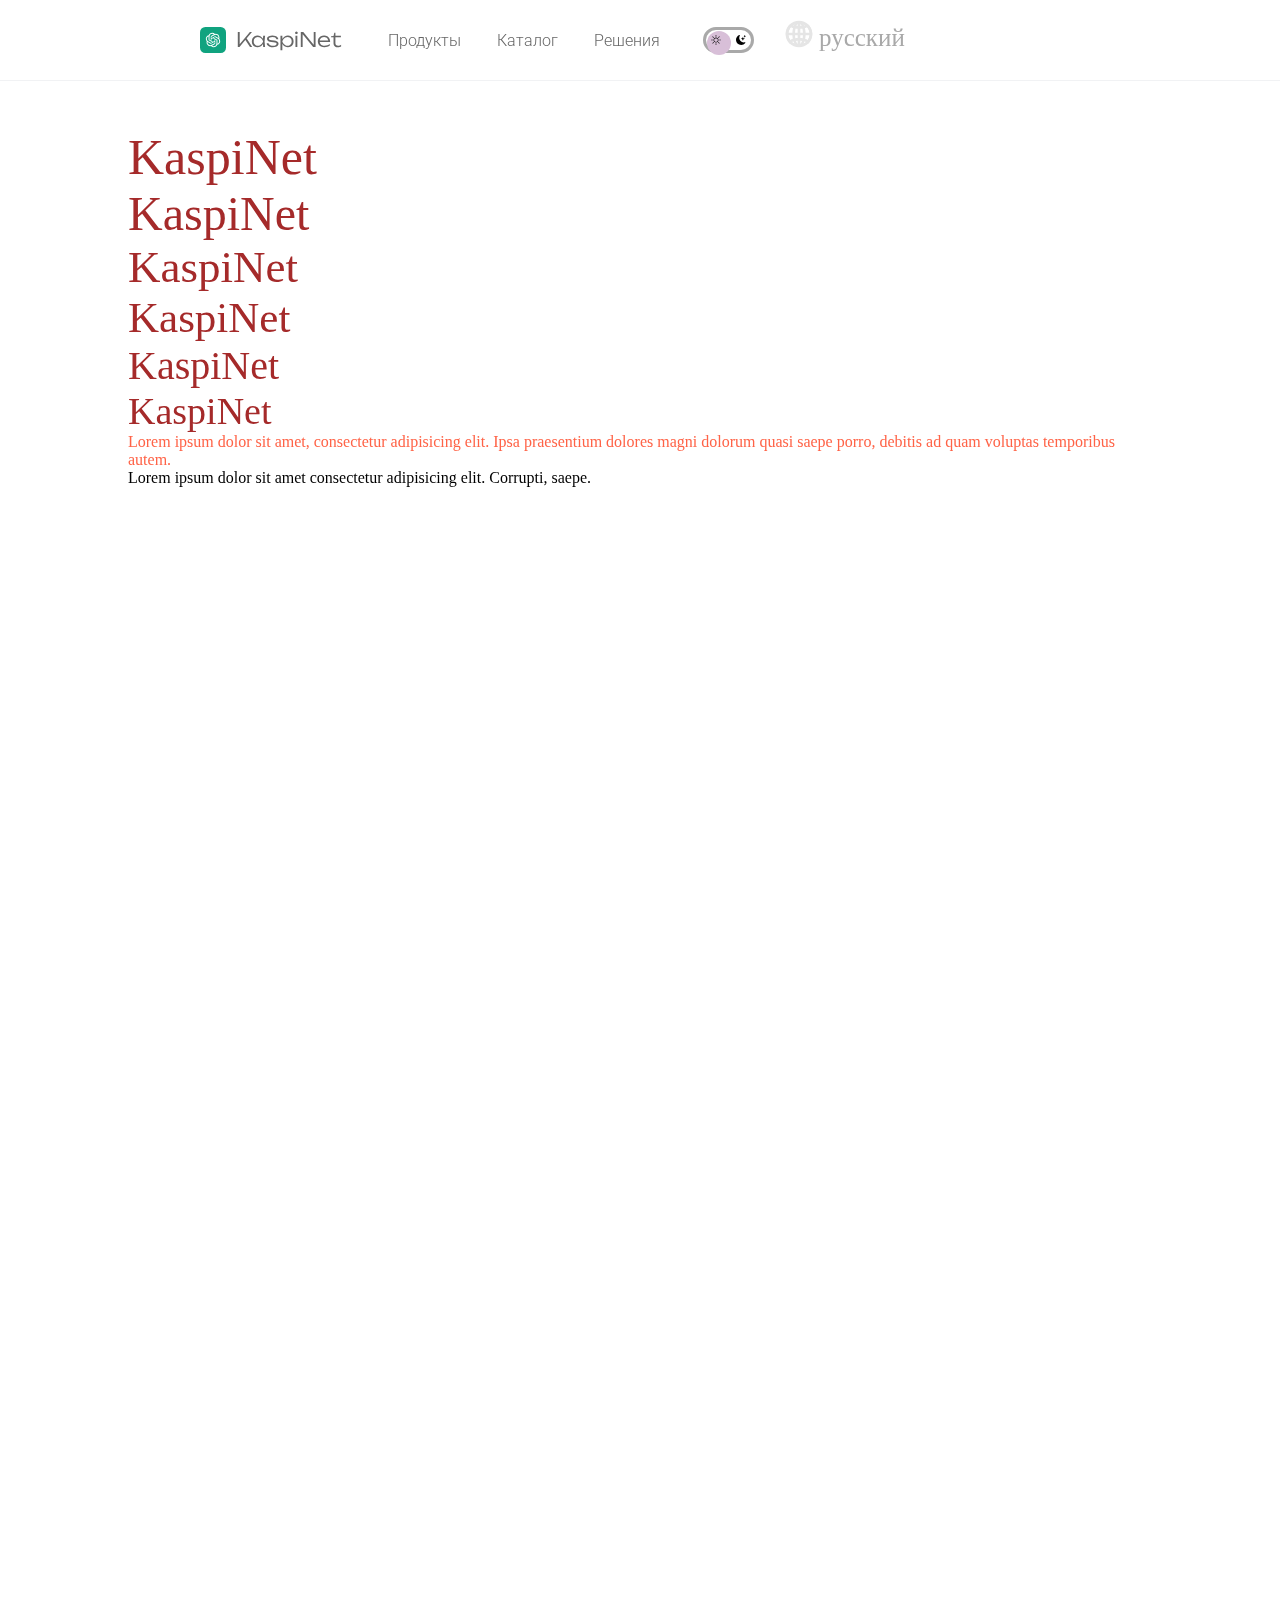
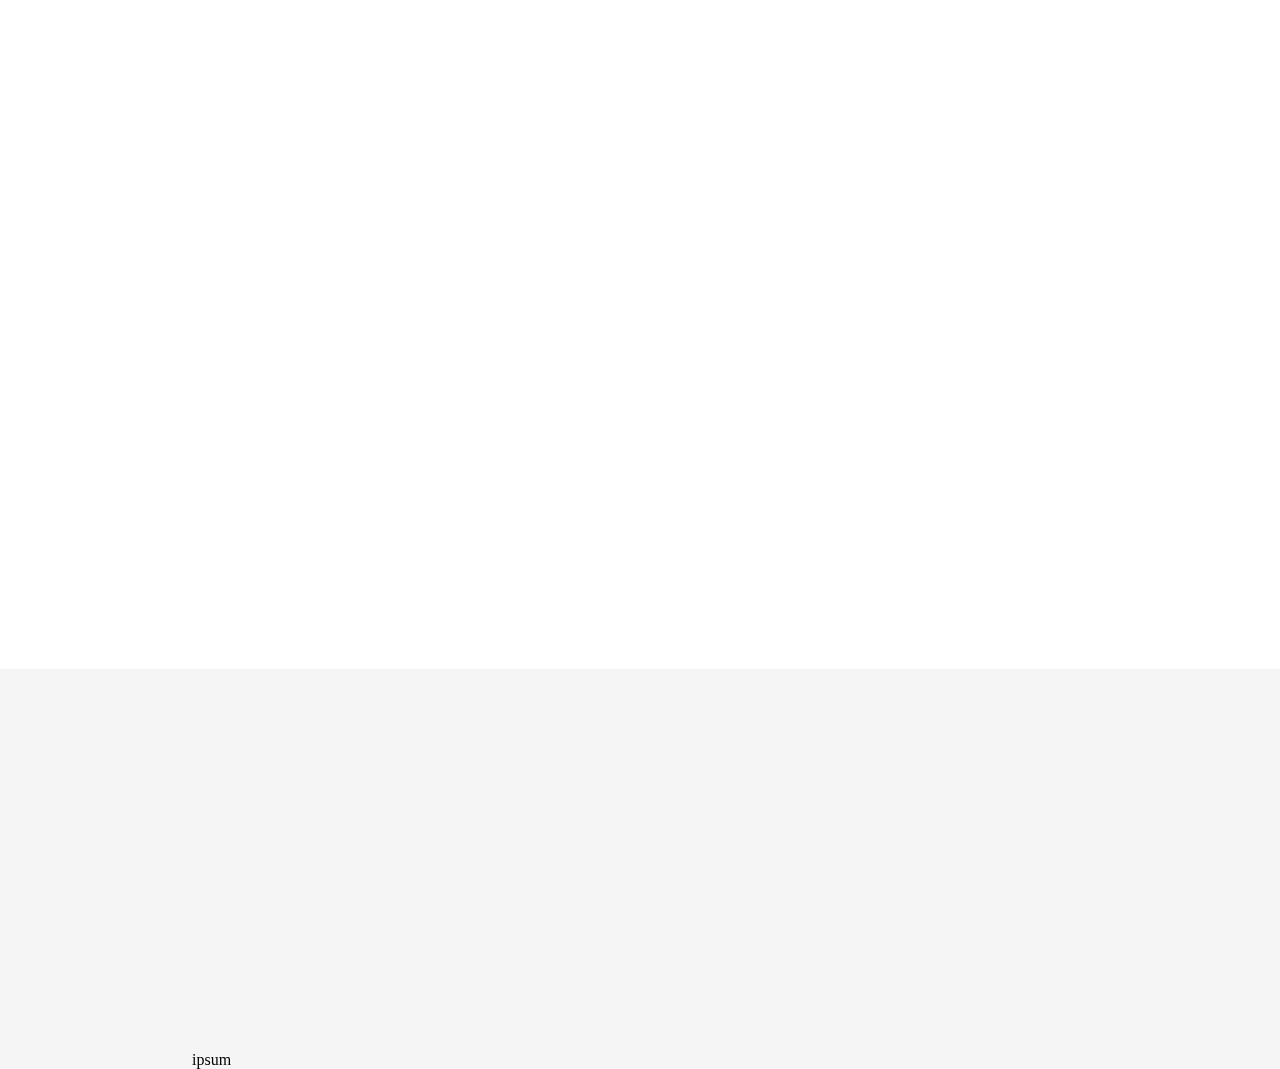
==== index.html @ 49fcc7b4 "Add files via upload" ====
<!DOCTYPE html>
<html lang="kk" translate="no">
    <head translate="no">
        <meta name="language" content="kk">
        <meta name="google" content="notranslate">
        <meta charset="UTF-8" />
        <meta http-equiv="X-UA-Compatible" content="IE=edge" />
        <meta name="viewport" content="width=device-width, initial-scale=1.0" />
        <link rel="icon" href="icons/icon.svg">
        <title>
            KaspiNet
        </title>
        <meta name="keywords" content="#, #, #">
        <meta name="description" content="#">
        <meta name="author" lang="kk" content="kaspi-net.kz">
        <meta name="copyright" content="kaspi-net.kz">

        <link rel="stylesheet" href="/css/import.css">

        <style>
            .-sub-menu- {
                color: #666666;
            }
            
            .-sub-menu-:hover {
                color: #171717;
            }
        </style>
    </head>
    <body translate="no" class="dark-">
        <header id="navbar" class="-b-g-">
            <div class="__content">
                <!-- <a href="/">
                    <div class="logo" title="KaspiNet" lang="en">
                        <img class="logo__icon" src="/icons/icon.svg" alt="logo"> <em class="kaspi-text">Kaspi</em><em class="net-text">Net</em>
                    </div>
                </a> -->

                <!--  style="background-color: red;" -->
                <!-- -menu-container-
                -menu-
                -sub-menu-container-
                -sub-menu- -->

                <div class="-menu-container-">
                    <a href="/">
                        <div class="logo -menu- -logo-font-" title="KaspiNet" lang="en">
                            <div class="-d-f-">
                                <img class="logo__icon" src="/icons/icon.svg" alt="logo"> 
                                
                                <div id="-logo-size-">
                                    <em class="kaspi-text">Kaspi</em><em
                                        class="net-text">Net</em>
                                </div>
                                <div class="-logo-">
                                </div>
                            </div>
                        </div>
                    </a>
                    <div class="-b-g- -sub-menu-container-">
                        <a href="#">
                            <div class="-sub-menu-">
                                <svg xmlns="http://www.w3.org/2000/svg"
                                    viewBox="0 0 192 512"><!--! Font Awesome Pro 6.4.0 by @fontawesome - https://fontawesome.com License - https://fontawesome.com/license (Commercial License) Copyright 2023 Fonticons, Inc. -->
                                    <path
                                        d="M48 80a48 48 0 1 1 96 0A48 48 0 1 1 48 80zM0 224c0-17.7 14.3-32 32-32H96c17.7 0 32 14.3 32 32V448h32c17.7 0 32 14.3 32 32s-14.3 32-32 32H32c-17.7 0-32-14.3-32-32s14.3-32 32-32H64V256H32c-17.7 0-32-14.3-32-32z" />
                                </svg> Ақпарат
                            </div>
                        </a>
                        <a href="#">
                            <div class="-sub-menu-">
                                <svg xmlns="http://www.w3.org/2000/svg"
                                    viewBox="0 0 640 512"><!--! Font Awesome Pro 6.4.0 by @fontawesome - https://fontawesome.com License - https://fontawesome.com/license (Commercial License) Copyright 2023 Fonticons, Inc. -->
                                    <path
                                        d="M96 128a128 128 0 1 1 256 0A128 128 0 1 1 96 128zM0 482.3C0 383.8 79.8 304 178.3 304h91.4C368.2 304 448 383.8 448 482.3c0 16.4-13.3 29.7-29.7 29.7H29.7C13.3 512 0 498.7 0 482.3zM609.3 512H471.4c5.4-9.4 8.6-20.3 8.6-32v-8c0-60.7-27.1-115.2-69.8-151.8c2.4-.1 4.7-.2 7.1-.2h61.4C567.8 320 640 392.2 640 481.3c0 17-13.8 30.7-30.7 30.7zM432 256c-31 0-59-12.6-79.3-32.9C372.4 196.5 384 163.6 384 128c0-26.8-6.6-52.1-18.3-74.3C384.3 40.1 407.2 32 432 32c61.9 0 112 50.1 112 112s-50.1 112-112 112z" />
                                </svg> Біздің команда
                            </div>
                        </a>
                        <a href="#">
                            <div class="-sub-menu-">
                                <svg xmlns="http://www.w3.org/2000/svg"
                                    viewBox="0 0 384 512"><!--! Font Awesome Pro 6.4.0 by @fontawesome - https://fontawesome.com License - https://fontawesome.com/license (Commercial License) Copyright 2023 Fonticons, Inc. -->
                                    <path
                                        d="M0 64C0 28.7 28.7 0 64 0H224V128c0 17.7 14.3 32 32 32H384V448c0 35.3-28.7 64-64 64H64c-35.3 0-64-28.7-64-64V64zm384 64H256V0L384 128z" />
                                </svg> Құжат
                            </div>
                        </a>
                        <a href="#">
                            <div class="-sub-menu-">
                                <?xml version="1.0" encoding="utf-8"?><svg version="1.1" id="Layer_1" xmlns="http://www.w3.org/2000/svg"
                                    xmlns:xlink="http://www.w3.org/1999/xlink" x="0px" y="0px" width="122.88px" height="119.853px"
                                    viewBox="0 0 122.88 119.853" enable-background="new 0 0 122.88 119.853" xml:space="preserve">
                                    <g>
                                        <path
                                            d="M59.927,0h0.009v0.002c5.902,0.001,11.606,0.855,16.99,2.446c0.861,0.254,1.73,0.534,2.605,0.836 c4.428,1.532,8.614,3.565,12.491,6.029c0.273,0.173,0.354,0.535,0.182,0.808c-0.018,0.027-0.039,0.054-0.06,0.078l-4.288,5.498 c-0.19,0.244-0.536,0.296-0.788,0.125l-0.01-0.006c-1.09-0.673-2.216-1.31-3.372-1.909c-1.165-0.602-2.349-1.16-3.55-1.669 l-0.002-0.001v0.001c-6.206-2.633-13.035-4.09-20.208-4.09h-0.006V8.146c-7.146,0-13.958,1.451-20.152,4.071 c-1.012,0.428-2.005,0.886-2.975,1.371c-5.007,2.504-9.555,5.801-13.48,9.726l-0.004,0.004l-0.027,0.025 c-1.302,1.304-2.535,2.677-3.692,4.113c-1.164,1.445-2.255,2.956-3.262,4.524c-5.177,8.06-8.181,17.652-8.181,27.946v0.006H8.145 c0,7.146,1.451,13.958,4.071,20.152c0.428,1.013,0.886,2.005,1.371,2.975c2.504,5.006,5.801,9.555,9.727,13.48l0.004,0.004 l0.022,0.023c1.304,1.303,2.679,2.537,4.116,3.695c1.445,1.165,2.956,2.255,4.525,3.262c8.06,5.177,17.653,8.181,27.946,8.181 h0.006v0.003c7.148-0.001,13.958-1.451,20.152-4.071c1.013-0.428,2.005-0.886,2.975-1.371c5.007-2.504,9.556-5.801,13.48-9.726 l0.005-0.005l0.03-0.029c1.3-1.303,2.532-2.674,3.688-4.108c1.165-1.445,2.255-2.957,3.262-4.525 c5.178-8.06,8.181-17.652,8.181-27.945v-0.01h0.003c-0.001-4.319-0.532-8.521-1.533-12.537c-0.166-0.669-0.341-1.318-0.523-1.946 c-0.962-3.307-2.247-6.479-3.814-9.478c-0.136-0.259-0.058-0.573,0.172-0.741l5.541-4.381c0.252-0.2,0.619-0.157,0.818,0.096 c0.018,0.022,0.033,0.046,0.046,0.07L112.418,31l0.004,0.008l0.006,0.012l0.001,0c0.661,1.198,1.285,2.425,1.866,3.676 c0.582,1.252,1.121,2.525,1.615,3.814c2.547,6.652,3.943,13.874,3.943,21.418v0.006h-0.002c-0.001,8.271-1.679,16.154-4.711,23.321 c-0.491,1.163-1.021,2.312-1.588,3.443c-2.903,5.805-6.717,11.069-11.251,15.604l-0.004,0.004l-0.022,0.02 c-1.512,1.511-3.105,2.94-4.771,4.283c-1.673,1.349-3.421,2.609-5.234,3.774c-9.33,5.992-20.433,9.471-32.344,9.471h-0.006v-0.002 c-8.271-0.001-16.154-1.679-23.321-4.711c-1.163-0.491-2.312-1.022-3.444-1.589c-5.804-2.902-11.069-6.717-15.604-11.25 l-0.004-0.005l-0.028-0.029c-1.508-1.51-2.935-3.1-4.275-4.763c-1.348-1.673-2.609-3.421-3.773-5.234 C3.479,82.939,0,71.837,0,59.927V59.92h0.002c0.001-8.271,1.679-16.153,4.71-23.321c0.492-1.163,1.022-2.311,1.589-3.444 c2.902-5.804,6.717-11.068,11.25-15.603l0.004-0.004l0.026-0.023c1.51-1.509,3.103-2.938,4.766-4.279 c1.674-1.348,3.421-2.609,5.235-3.773C36.915,3.478,48.017,0,59.927,0L59.927,0z M93.067,16.299l16.77-16.024l1.117,10.807 l11.926,1.491l-17.958,17.401l-8.738,0.75L61.316,63.154l-3.213-2.767l33.027-34.5L93.067,16.299L93.067,16.299z M59.927,40.958 h0.015v0.002c1.128,0.001,2.226,0.098,3.283,0.284c0.123,0.022,0.297,0.055,0.517,0.1h0.003l0,0c0.88,0.18,1.742,0.423,2.579,0.723 c0.304,0.108,0.462,0.442,0.353,0.746c-0.021,0.06-0.053,0.114-0.09,0.162l0.001,0.001l-4.681,6.004 c-0.131,0.169-0.339,0.244-0.538,0.218V49.2l-0.027-0.004v0.001l-0.208-0.025l-0.018-0.003l-0.18-0.019l-0.015-0.002 c-0.312-0.027-0.643-0.042-0.994-0.042h-0.006v-0.003c-1.491,0.001-2.915,0.305-4.209,0.853c-0.214,0.091-0.422,0.187-0.621,0.286 c-1.042,0.521-1.992,1.21-2.815,2.033l-0.004,0.004l-0.027,0.024c-0.264,0.266-0.514,0.547-0.75,0.84 c-0.243,0.301-0.471,0.618-0.682,0.946c-1.08,1.682-1.706,3.687-1.706,5.837v0.006h-0.003c0.001,1.493,0.305,2.916,0.853,4.209 c0.091,0.215,0.187,0.423,0.286,0.621c0.521,1.043,1.211,1.992,2.033,2.814l0.004,0.005l0.024,0.025 c0.266,0.264,0.547,0.516,0.84,0.751c0.301,0.243,0.618,0.472,0.946,0.683c1.683,1.079,3.688,1.706,5.837,1.706h0.006v0.002 c1.493,0,2.917-0.304,4.209-0.852c0.215-0.091,0.422-0.187,0.621-0.286c1.043-0.522,1.992-1.211,2.814-2.034l0.005-0.005 l0.02-0.019c0.146-0.147,0.288-0.296,0.419-0.443s0.268-0.312,0.408-0.49c0.678-0.86,1.229-1.824,1.621-2.861 c0.045-0.121,0.126-0.219,0.227-0.284l7.564-5.982c0.253-0.2,0.619-0.157,0.819,0.096c0.07,0.089,0.109,0.192,0.121,0.297h0.003 l0.005,0.045l0.002,0.031l0.024,0.25v0.007h0.002l0.022,0.272v0.005c0.035,0.48,0.055,0.957,0.055,1.431v0.006h-0.003 c-0.001,2.617-0.532,5.111-1.491,7.379c-0.154,0.365-0.323,0.729-0.503,1.09c-0.921,1.839-2.127,3.506-3.56,4.938l-0.004,0.004 l-0.032,0.027c-0.472,0.47-0.968,0.917-1.485,1.334c-0.53,0.426-1.084,0.826-1.656,1.193c-2.954,1.896-6.466,2.997-10.234,2.997 h-0.006v-0.003c-2.617-0.001-5.111-0.532-7.378-1.491c-0.365-0.154-0.73-0.323-1.09-0.503c-1.839-0.921-3.506-2.127-4.938-3.559 l-0.004-0.004l-0.033-0.036c-0.468-0.471-0.912-0.966-1.328-1.482c-0.427-0.53-0.826-1.083-1.194-1.656 c-1.896-2.953-2.997-6.466-2.997-10.233V59.92h0.002c0.001-2.616,0.533-5.11,1.491-7.377c0.155-0.365,0.323-0.729,0.503-1.09 c0.919-1.836,2.125-3.502,3.559-4.936l0.001-0.001l-0.001-0.001l0.004-0.004c0.475-0.474,0.982-0.929,1.518-1.361 c0.53-0.427,1.083-0.826,1.656-1.194C52.647,42.059,56.161,40.958,59.927,40.958L59.927,40.958z M60.92,49.148 c-0.307-0.038-0.531-0.31-0.512-0.618L60.92,49.148L60.92,49.148z M59.927,20.31h0.01v0.002c3.544,0.001,6.977,0.467,10.238,1.338 c0.531,0.142,1.059,0.295,1.582,0.459c2.685,0.838,5.251,1.958,7.661,3.323c0.28,0.159,0.379,0.516,0.22,0.796 c-0.015,0.024-0.03,0.049-0.048,0.071l-0.003,0.003l-4.344,5.572c-0.182,0.232-0.505,0.29-0.753,0.147l-0.014-0.007 c-0.588-0.307-1.201-0.604-1.838-0.884c-0.641-0.283-1.285-0.543-1.931-0.779c-3.359-1.226-6.991-1.895-10.781-1.895h-0.006v-0.002 c-4.343,0-8.482,0.883-12.247,2.475c-0.594,0.252-1.198,0.531-1.808,0.835l-0.046,0.021c-3.023,1.519-5.771,3.514-8.146,5.888 l-0.004,0.004L37.646,37.7c-0.787,0.789-1.534,1.623-2.235,2.493c-0.707,0.878-1.37,1.797-1.982,2.75 c-3.145,4.898-4.97,10.728-4.97,16.983v0.006h-0.002c0,4.343,0.883,8.483,2.475,12.247c0.26,0.616,0.539,1.22,0.833,1.808 c1.521,3.041,3.525,5.805,5.911,8.191l0.004,0.004c0.802,0.803,1.643,1.559,2.515,2.261c0.878,0.707,1.797,1.37,2.75,1.982 c4.898,3.146,10.729,4.97,16.983,4.97h0.006v0.002c4.343,0,8.483-0.882,12.248-2.474c0.616-0.261,1.22-0.539,1.808-0.834 c3.041-1.521,5.805-3.524,8.191-5.911l0.004-0.004c0.803-0.803,1.559-1.643,2.261-2.515c0.707-0.879,1.37-1.797,1.982-2.751 c3.147-4.899,4.972-10.729,4.972-16.982h-0.002v-0.015h0.002c0-1.941-0.178-3.845-0.516-5.691c-0.051-0.276-0.111-0.578-0.18-0.899 c-0.327-1.535-0.766-3.024-1.303-4.456c-0.096-0.257,0-0.539,0.217-0.687l5.663-4.478c0.253-0.2,0.619-0.157,0.818,0.096 c0.03,0.039,0.054,0.078,0.073,0.12l0.001,0l0.004,0.01l0.004,0.008l0.001-0.001c0.295,0.669,0.579,1.365,0.85,2.086 c0.267,0.712,0.513,1.427,0.734,2.143c1.155,3.719,1.778,7.67,1.778,11.763v0.006h-0.003c0,5.467-1.109,10.678-3.113,15.415 c-0.324,0.767-0.676,1.527-1.051,2.277c-1.919,3.838-4.44,7.318-7.437,10.314l-0.005,0.004l-0.022,0.021 c-0.998,0.995-2.048,1.939-3.146,2.824c-1.106,0.892-2.262,1.725-3.46,2.494c-6.17,3.962-13.509,6.261-21.381,6.261h-0.006V99.54 c-5.467-0.001-10.678-1.109-15.416-3.113c-0.767-0.325-1.527-0.676-2.277-1.051c-3.837-1.92-7.318-4.44-10.315-7.437l-0.004-0.004 l-0.028-0.03c-0.993-0.995-1.934-2.043-2.816-3.139c-0.892-1.106-1.725-2.262-2.495-3.46c-3.962-6.169-6.261-13.509-6.261-21.38 V59.92h0.002c0.001-5.467,1.111-10.678,3.115-15.416c0.324-0.767,0.675-1.527,1.05-2.277c1.918-3.835,4.439-7.314,7.436-10.312 l0.001-0.001l-0.001-0.001l0.004-0.004l0.026-0.024c0.996-0.995,2.046-1.937,3.142-2.82c1.107-0.892,2.262-1.725,3.46-2.494 C44.715,22.609,52.056,20.31,59.927,20.31L59.927,20.31z" />
                                    </g>
                                </svg>
                                Миссия Target
                            </div>
                        </a>
                        <a href="#">
                            <div class="-sub-menu-">
                                <svg xmlns="http://www.w3.org/2000/svg"
                                    viewBox="0 0 512 512"><!--! Font Awesome Pro 6.4.0 by @fontawesome - https://fontawesome.com License - https://fontawesome.com/license (Commercial License) Copyright 2023 Fonticons, Inc. -->
                                    <path
                                        d="M512 80c0 18-14.3 34.6-38.4 48c-29.1 16.1-72.5 27.5-122.3 30.9c-3.7-1.8-7.4-3.5-11.3-5C300.6 137.4 248.2 128 192 128c-8.3 0-16.4 .2-24.5 .6l-1.1-.6C142.3 114.6 128 98 128 80c0-44.2 86-80 192-80S512 35.8 512 80zM160.7 161.1c10.2-.7 20.7-1.1 31.3-1.1c62.2 0 117.4 12.3 152.5 31.4C369.3 204.9 384 221.7 384 240c0 4-.7 7.9-2.1 11.7c-4.6 13.2-17 25.3-35 35.5c0 0 0 0 0 0c-.1 .1-.3 .1-.4 .2l0 0 0 0c-.3 .2-.6 .3-.9 .5c-35 19.4-90.8 32-153.6 32c-59.6 0-112.9-11.3-148.2-29.1c-1.9-.9-3.7-1.9-5.5-2.9C14.3 274.6 0 258 0 240c0-34.8 53.4-64.5 128-75.4c10.5-1.5 21.4-2.7 32.7-3.5zM416 240c0-21.9-10.6-39.9-24.1-53.4c28.3-4.4 54.2-11.4 76.2-20.5c16.3-6.8 31.5-15.2 43.9-25.5V176c0 19.3-16.5 37.1-43.8 50.9c-14.6 7.4-32.4 13.7-52.4 18.5c.1-1.8 .2-3.5 .2-5.3zm-32 96c0 18-14.3 34.6-38.4 48c-1.8 1-3.6 1.9-5.5 2.9C304.9 404.7 251.6 416 192 416c-62.8 0-118.6-12.6-153.6-32C14.3 370.6 0 354 0 336V300.6c12.5 10.3 27.6 18.7 43.9 25.5C83.4 342.6 135.8 352 192 352s108.6-9.4 148.1-25.9c7.8-3.2 15.3-6.9 22.4-10.9c6.1-3.4 11.8-7.2 17.2-11.2c1.5-1.1 2.9-2.3 4.3-3.4V304v5.7V336zm32 0V304 278.1c19-4.2 36.5-9.5 52.1-16c16.3-6.8 31.5-15.2 43.9-25.5V272c0 10.5-5 21-14.9 30.9c-16.3 16.3-45 29.7-81.3 38.4c.1-1.7 .2-3.5 .2-5.3zM192 448c56.2 0 108.6-9.4 148.1-25.9c16.3-6.8 31.5-15.2 43.9-25.5V432c0 44.2-86 80-192 80S0 476.2 0 432V396.6c12.5 10.3 27.6 18.7 43.9 25.5C83.4 438.6 135.8 448 192 448z" />
                                </svg> Оплата
                            </div>
                        </a>
                        <a href="#">
                            <div class="-sub-menu-">
                                <svg xmlns="http://www.w3.org/2000/svg"
                                    viewBox="0 0 640 512"><!--! Font Awesome Pro 6.4.0 by @fontawesome - https://fontawesome.com License - https://fontawesome.com/license (Commercial License) Copyright 2023 Fonticons, Inc. -->
                                    <path
                                        d="M48 0C21.5 0 0 21.5 0 48V368c0 26.5 21.5 48 48 48H64c0 53 43 96 96 96s96-43 96-96H384c0 53 43 96 96 96s96-43 96-96h32c17.7 0 32-14.3 32-32s-14.3-32-32-32V288 256 237.3c0-17-6.7-33.3-18.7-45.3L512 114.7c-12-12-28.3-18.7-45.3-18.7H416V48c0-26.5-21.5-48-48-48H48zM416 160h50.7L544 237.3V256H416V160zM112 416a48 48 0 1 1 96 0 48 48 0 1 1 -96 0zm368-48a48 48 0 1 1 0 96 48 48 0 1 1 0-96z" />
                                </svg> Доставка
                            </div>
                        </a>
                        <a href="#">
                            <div class="-sub-menu-">
                                <svg xmlns="http://www.w3.org/2000/svg"
                                    viewBox="0 0 512 512"><!--! Font Awesome Pro 6.4.0 by @fontawesome - https://fontawesome.com License - https://fontawesome.com/license (Commercial License) Copyright 2023 Fonticons, Inc. -->
                                    <path
                                        d="M0 224c0 17.7 14.3 32 32 32s32-14.3 32-32c0-53 43-96 96-96H320v32c0 12.9 7.8 24.6 19.8 29.6s25.7 2.2 34.9-6.9l64-64c12.5-12.5 12.5-32.8 0-45.3l-64-64c-9.2-9.2-22.9-11.9-34.9-6.9S320 19.1 320 32V64H160C71.6 64 0 135.6 0 224zm512 64c0-17.7-14.3-32-32-32s-32 14.3-32 32c0 53-43 96-96 96H192V352c0-12.9-7.8-24.6-19.8-29.6s-25.7-2.2-34.9 6.9l-64 64c-12.5 12.5-12.5 32.8 0 45.3l64 64c9.2 9.2 22.9 11.9 34.9 6.9s19.8-16.6 19.8-29.6V448H352c88.4 0 160-71.6 160-160z" />
                                </svg> Возврат
                            </div>
                        </a>
                        <a href="#">
                            <div class="-sub-menu-">
                                <svg xmlns="http://www.w3.org/2000/svg"
                                    viewBox="0 0 320 512"><!--! Font Awesome Pro 6.4.0 by @fontawesome - https://fontawesome.com License - https://fontawesome.com/license (Commercial License) Copyright 2023 Fonticons, Inc. -->
                                    <path
                                        d="M80 160c0-35.3 28.7-64 64-64h32c35.3 0 64 28.7 64 64v3.6c0 21.8-11.1 42.1-29.4 53.8l-42.2 27.1c-25.2 16.2-40.4 44.1-40.4 74V320c0 17.7 14.3 32 32 32s32-14.3 32-32v-1.4c0-8.2 4.2-15.8 11-20.2l42.2-27.1c36.6-23.6 58.8-64.1 58.8-107.7V160c0-70.7-57.3-128-128-128H144C73.3 32 16 89.3 16 160c0 17.7 14.3 32 32 32s32-14.3 32-32zm80 320a40 40 0 1 0 0-80 40 40 0 1 0 0 80z" />
                                </svg> Көмек
                            </div>
                        </a>
                        <a href="#">
                            <div class="-sub-menu-">
                                <svg xmlns="http://www.w3.org/2000/svg"
                                    viewBox="0 0 512 512"><!--! Font Awesome Pro 6.4.0 by @fontawesome - https://fontawesome.com License - https://fontawesome.com/license (Commercial License) Copyright 2023 Fonticons, Inc. -->
                                    <path
                                        d="M184 48H328c4.4 0 8 3.6 8 8V96H176V56c0-4.4 3.6-8 8-8zm-56 8V96H64C28.7 96 0 124.7 0 160v96H192 320 512V160c0-35.3-28.7-64-64-64H384V56c0-30.9-25.1-56-56-56H184c-30.9 0-56 25.1-56 56zM512 288H320v32c0 17.7-14.3 32-32 32H224c-17.7 0-32-14.3-32-32V288H0V416c0 35.3 28.7 64 64 64H448c35.3 0 64-28.7 64-64V288z" />
                                </svg> Мансап
                            </div>
                        </a>
                        <a href="#">
                            <div class="-sub-menu-">
                                <svg xmlns="http://www.w3.org/2000/svg"
                                    viewBox="0 0 512 512"><!--! Font Awesome Pro 6.4.0 by @fontawesome - https://fontawesome.com License - https://fontawesome.com/license (Commercial License) Copyright 2023 Fonticons, Inc. -->
                                    <path
                                        d="M164.9 24.6c-7.7-18.6-28-28.5-47.4-23.2l-88 24C12.1 30.2 0 46 0 64C0 311.4 200.6 512 448 512c18 0 33.8-12.1 38.6-29.5l24-88c5.3-19.4-4.6-39.7-23.2-47.4l-96-40c-16.3-6.8-35.2-2.1-46.3 11.6L304.7 368C234.3 334.7 177.3 277.7 144 207.3L193.3 167c13.7-11.2 18.4-30 11.6-46.3l-40-96z" />
                                </svg> Байланыс
                            </div>
                        </a>
                    </div>
                </div>







                



                <div class="-menu-container-">
                    <div class="-menu- -menu-font-">
                        Продукты
                    </div>
                    <div class="-b-g- -sub-menu-container-">
                        <a href="#">
                            <div class="-sub-menu-">
                                <svg xmlns="http://www.w3.org/2000/svg"
                                    viewBox="0 0 640 512"><!--! Font Awesome Pro 6.4.0 by @fontawesome - https://fontawesome.com License - https://fontawesome.com/license (Commercial License) Copyright 2023 Fonticons, Inc. -->
                                    <path
                                        d="M96 128a128 128 0 1 1 256 0A128 128 0 1 1 96 128zM0 482.3C0 383.8 79.8 304 178.3 304h91.4C368.2 304 448 383.8 448 482.3c0 16.4-13.3 29.7-29.7 29.7H29.7C13.3 512 0 498.7 0 482.3zM609.3 512H471.4c5.4-9.4 8.6-20.3 8.6-32v-8c0-60.7-27.1-115.2-69.8-151.8c2.4-.1 4.7-.2 7.1-.2h61.4C567.8 320 640 392.2 640 481.3c0 17-13.8 30.7-30.7 30.7zM432 256c-31 0-59-12.6-79.3-32.9C372.4 196.5 384 163.6 384 128c0-26.8-6.6-52.1-18.3-74.3C384.3 40.1 407.2 32 432 32c61.9 0 112 50.1 112 112s-50.1 112-112 112z" />
                                </svg> FALCON
                            </div>
                        </a>
                        <a href="#">
                            <div class="-sub-menu-">
                                <svg xmlns="http://www.w3.org/2000/svg"
                                    viewBox="0 0 640 512"><!--! Font Awesome Pro 6.4.0 by @fontawesome - https://fontawesome.com License - https://fontawesome.com/license (Commercial License) Copyright 2023 Fonticons, Inc. -->
                                    <path
                                        d="M96 128a128 128 0 1 1 256 0A128 128 0 1 1 96 128zM0 482.3C0 383.8 79.8 304 178.3 304h91.4C368.2 304 448 383.8 448 482.3c0 16.4-13.3 29.7-29.7 29.7H29.7C13.3 512 0 498.7 0 482.3zM609.3 512H471.4c5.4-9.4 8.6-20.3 8.6-32v-8c0-60.7-27.1-115.2-69.8-151.8c2.4-.1 4.7-.2 7.1-.2h61.4C567.8 320 640 392.2 640 481.3c0 17-13.8 30.7-30.7 30.7zM432 256c-31 0-59-12.6-79.3-32.9C372.4 196.5 384 163.6 384 128c0-26.8-6.6-52.1-18.3-74.3C384.3 40.1 407.2 32 432 32c61.9 0 112 50.1 112 112s-50.1 112-112 112z" />
                                </svg> GLOT
                            </div>
                        </a>
                        <a href="#">
                            <div class="-sub-menu-">
                                <svg xmlns="http://www.w3.org/2000/svg"
                                    viewBox="0 0 640 512"><!--! Font Awesome Pro 6.4.0 by @fontawesome - https://fontawesome.com License - https://fontawesome.com/license (Commercial License) Copyright 2023 Fonticons, Inc. -->
                                    <path
                                        d="M96 128a128 128 0 1 1 256 0A128 128 0 1 1 96 128zM0 482.3C0 383.8 79.8 304 178.3 304h91.4C368.2 304 448 383.8 448 482.3c0 16.4-13.3 29.7-29.7 29.7H29.7C13.3 512 0 498.7 0 482.3zM609.3 512H471.4c5.4-9.4 8.6-20.3 8.6-32v-8c0-60.7-27.1-115.2-69.8-151.8c2.4-.1 4.7-.2 7.1-.2h61.4C567.8 320 640 392.2 640 481.3c0 17-13.8 30.7-30.7 30.7zM432 256c-31 0-59-12.6-79.3-32.9C372.4 196.5 384 163.6 384 128c0-26.8-6.6-52.1-18.3-74.3C384.3 40.1 407.2 32 432 32c61.9 0 112 50.1 112 112s-50.1 112-112 112z" />
                                </svg> ИТ
                            </div>
                        </a>
                        <a href="#">
                            <div class="-sub-menu-">
                                <svg xmlns="http://www.w3.org/2000/svg"
                                    viewBox="0 0 640 512"><!--! Font Awesome Pro 6.4.0 by @fontawesome - https://fontawesome.com License - https://fontawesome.com/license (Commercial License) Copyright 2023 Fonticons, Inc. -->
                                    <path
                                        d="M96 128a128 128 0 1 1 256 0A128 128 0 1 1 96 128zM0 482.3C0 383.8 79.8 304 178.3 304h91.4C368.2 304 448 383.8 448 482.3c0 16.4-13.3 29.7-29.7 29.7H29.7C13.3 512 0 498.7 0 482.3zM609.3 512H471.4c5.4-9.4 8.6-20.3 8.6-32v-8c0-60.7-27.1-115.2-69.8-151.8c2.4-.1 4.7-.2 7.1-.2h61.4C567.8 320 640 392.2 640 481.3c0 17-13.8 30.7-30.7 30.7zM432 256c-31 0-59-12.6-79.3-32.9C372.4 196.5 384 163.6 384 128c0-26.8-6.6-52.1-18.3-74.3C384.3 40.1 407.2 32 432 32c61.9 0 112 50.1 112 112s-50.1 112-112 112z" />
                                </svg> Распознавание ГРНЗ
                            </div>
                        </a>
                        <a href="#">
                            <div class="-sub-menu-">
                                <svg xmlns="http://www.w3.org/2000/svg"
                                    viewBox="0 0 640 512"><!--! Font Awesome Pro 6.4.0 by @fontawesome - https://fontawesome.com License - https://fontawesome.com/license (Commercial License) Copyright 2023 Fonticons, Inc. -->
                                    <path
                                        d="M96 128a128 128 0 1 1 256 0A128 128 0 1 1 96 128zM0 482.3C0 383.8 79.8 304 178.3 304h91.4C368.2 304 448 383.8 448 482.3c0 16.4-13.3 29.7-29.7 29.7H29.7C13.3 512 0 498.7 0 482.3zM609.3 512H471.4c5.4-9.4 8.6-20.3 8.6-32v-8c0-60.7-27.1-115.2-69.8-151.8c2.4-.1 4.7-.2 7.1-.2h61.4C567.8 320 640 392.2 640 481.3c0 17-13.8 30.7-30.7 30.7zM432 256c-31 0-59-12.6-79.3-32.9C372.4 196.5 384 163.6 384 128c0-26.8-6.6-52.1-18.3-74.3C384.3 40.1 407.2 32 432 32c61.9 0 112 50.1 112 112s-50.1 112-112 112z" />
                                </svg> Регистрация в системе ЭВАК
                            </div>
                        </a>
                        <a href="#">
                            <div class="-sub-menu-">
                                <svg xmlns="http://www.w3.org/2000/svg"
                                    viewBox="0 0 640 512"><!--! Font Awesome Pro 6.4.0 by @fontawesome - https://fontawesome.com License - https://fontawesome.com/license (Commercial License) Copyright 2023 Fonticons, Inc. -->
                                    <path
                                        d="M96 128a128 128 0 1 1 256 0A128 128 0 1 1 96 128zM0 482.3C0 383.8 79.8 304 178.3 304h91.4C368.2 304 448 383.8 448 482.3c0 16.4-13.3 29.7-29.7 29.7H29.7C13.3 512 0 498.7 0 482.3zM609.3 512H471.4c5.4-9.4 8.6-20.3 8.6-32v-8c0-60.7-27.1-115.2-69.8-151.8c2.4-.1 4.7-.2 7.1-.2h61.4C567.8 320 640 392.2 640 481.3c0 17-13.8 30.7-30.7 30.7zM432 256c-31 0-59-12.6-79.3-32.9C372.4 196.5 384 163.6 384 128c0-26.8-6.6-52.1-18.3-74.3C384.3 40.1 407.2 32 432 32c61.9 0 112 50.1 112 112s-50.1 112-112 112z" />
                                </svg> Устройства вызова экстренных оперативных служб (кнопка СОС для ГАИС ЭВАК)
                            </div>
                        </a>
                    </div>
                </div>


                


                <div class="-menu-container-">
                    <div class="-menu- -menu-font-">
                        Каталог
                    </div>
                    <div class="-b-g- -sub-menu-container-">
                        <a href="#">
                            <div class="-sub-menu-">
                                <svg xmlns="http://www.w3.org/2000/svg"
                                    viewBox="0 0 640 512"><!--! Font Awesome Pro 6.4.0 by @fontawesome - https://fontawesome.com License - https://fontawesome.com/license (Commercial License) Copyright 2023 Fonticons, Inc. -->
                                    <path
                                        d="M96 128a128 128 0 1 1 256 0A128 128 0 1 1 96 128zM0 482.3C0 383.8 79.8 304 178.3 304h91.4C368.2 304 448 383.8 448 482.3c0 16.4-13.3 29.7-29.7 29.7H29.7C13.3 512 0 498.7 0 482.3zM609.3 512H471.4c5.4-9.4 8.6-20.3 8.6-32v-8c0-60.7-27.1-115.2-69.8-151.8c2.4-.1 4.7-.2 7.1-.2h61.4C567.8 320 640 392.2 640 481.3c0 17-13.8 30.7-30.7 30.7zM432 256c-31 0-59-12.6-79.3-32.9C372.4 196.5 384 163.6 384 128c0-26.8-6.6-52.1-18.3-74.3C384.3 40.1 407.2 32 432 32c61.9 0 112 50.1 112 112s-50.1 112-112 112z" />
                                </svg> Автомобильный GPS Трекер
                            </div>
                        </a>
                        <a href="#">
                            <div class="-sub-menu-">
                                <svg xmlns="http://www.w3.org/2000/svg"
                                    viewBox="0 0 640 512"><!--! Font Awesome Pro 6.4.0 by @fontawesome - https://fontawesome.com License - https://fontawesome.com/license (Commercial License) Copyright 2023 Fonticons, Inc. -->
                                    <path
                                        d="M96 128a128 128 0 1 1 256 0A128 128 0 1 1 96 128zM0 482.3C0 383.8 79.8 304 178.3 304h91.4C368.2 304 448 383.8 448 482.3c0 16.4-13.3 29.7-29.7 29.7H29.7C13.3 512 0 498.7 0 482.3zM609.3 512H471.4c5.4-9.4 8.6-20.3 8.6-32v-8c0-60.7-27.1-115.2-69.8-151.8c2.4-.1 4.7-.2 7.1-.2h61.4C567.8 320 640 392.2 640 481.3c0 17-13.8 30.7-30.7 30.7zM432 256c-31 0-59-12.6-79.3-32.9C372.4 196.5 384 163.6 384 128c0-26.8-6.6-52.1-18.3-74.3C384.3 40.1 407.2 32 432 32c61.9 0 112 50.1 112 112s-50.1 112-112 112z" />
                                </svg> Датчик уровня топлива (ДУТ)
                            </div>
                        </a>
                        <a href="#">
                            <div class="-sub-menu-">
                                <svg xmlns="http://www.w3.org/2000/svg"
                                    viewBox="0 0 640 512"><!--! Font Awesome Pro 6.4.0 by @fontawesome - https://fontawesome.com License - https://fontawesome.com/license (Commercial License) Copyright 2023 Fonticons, Inc. -->
                                    <path
                                        d="M96 128a128 128 0 1 1 256 0A128 128 0 1 1 96 128zM0 482.3C0 383.8 79.8 304 178.3 304h91.4C368.2 304 448 383.8 448 482.3c0 16.4-13.3 29.7-29.7 29.7H29.7C13.3 512 0 498.7 0 482.3zM609.3 512H471.4c5.4-9.4 8.6-20.3 8.6-32v-8c0-60.7-27.1-115.2-69.8-151.8c2.4-.1 4.7-.2 7.1-.2h61.4C567.8 320 640 392.2 640 481.3c0 17-13.8 30.7-30.7 30.7zM432 256c-31 0-59-12.6-79.3-32.9C372.4 196.5 384 163.6 384 128c0-26.8-6.6-52.1-18.3-74.3C384.3 40.1 407.2 32 432 32c61.9 0 112 50.1 112 112s-50.1 112-112 112z" />
                                </svg> Температурные датчики
                            </div>
                        </a>
                        <a href="#">
                            <div class="-sub-menu-">
                                <svg xmlns="http://www.w3.org/2000/svg"
                                    viewBox="0 0 640 512"><!--! Font Awesome Pro 6.4.0 by @fontawesome - https://fontawesome.com License - https://fontawesome.com/license (Commercial License) Copyright 2023 Fonticons, Inc. -->
                                    <path
                                        d="M96 128a128 128 0 1 1 256 0A128 128 0 1 1 96 128zM0 482.3C0 383.8 79.8 304 178.3 304h91.4C368.2 304 448 383.8 448 482.3c0 16.4-13.3 29.7-29.7 29.7H29.7C13.3 512 0 498.7 0 482.3zM609.3 512H471.4c5.4-9.4 8.6-20.3 8.6-32v-8c0-60.7-27.1-115.2-69.8-151.8c2.4-.1 4.7-.2 7.1-.2h61.4C567.8 320 640 392.2 640 481.3c0 17-13.8 30.7-30.7 30.7zM432 256c-31 0-59-12.6-79.3-32.9C372.4 196.5 384 163.6 384 128c0-26.8-6.6-52.1-18.3-74.3C384.3 40.1 407.2 32 432 32c61.9 0 112 50.1 112 112s-50.1 112-112 112z" />
                                </svg> Персональный трекер
                            </div>
                        </a>
                        <a href="#">
                            <div class="-sub-menu-">
                                <svg xmlns="http://www.w3.org/2000/svg"
                                    viewBox="0 0 640 512"><!--! Font Awesome Pro 6.4.0 by @fontawesome - https://fontawesome.com License - https://fontawesome.com/license (Commercial License) Copyright 2023 Fonticons, Inc. -->
                                    <path
                                        d="M96 128a128 128 0 1 1 256 0A128 128 0 1 1 96 128zM0 482.3C0 383.8 79.8 304 178.3 304h91.4C368.2 304 448 383.8 448 482.3c0 16.4-13.3 29.7-29.7 29.7H29.7C13.3 512 0 498.7 0 482.3zM609.3 512H471.4c5.4-9.4 8.6-20.3 8.6-32v-8c0-60.7-27.1-115.2-69.8-151.8c2.4-.1 4.7-.2 7.1-.2h61.4C567.8 320 640 392.2 640 481.3c0 17-13.8 30.7-30.7 30.7zM432 256c-31 0-59-12.6-79.3-32.9C372.4 196.5 384 163.6 384 128c0-26.8-6.6-52.1-18.3-74.3C384.3 40.1 407.2 32 432 32c61.9 0 112 50.1 112 112s-50.1 112-112 112z" />
                                </svg> GPS маяк для грузов
                            </div>
                        </a>
                        <a href="#">
                            <div class="-sub-menu-">
                                <svg xmlns="http://www.w3.org/2000/svg"
                                    viewBox="0 0 640 512"><!--! Font Awesome Pro 6.4.0 by @fontawesome - https://fontawesome.com License - https://fontawesome.com/license (Commercial License) Copyright 2023 Fonticons, Inc. -->
                                    <path
                                        d="M96 128a128 128 0 1 1 256 0A128 128 0 1 1 96 128zM0 482.3C0 383.8 79.8 304 178.3 304h91.4C368.2 304 448 383.8 448 482.3c0 16.4-13.3 29.7-29.7 29.7H29.7C13.3 512 0 498.7 0 482.3zM609.3 512H471.4c5.4-9.4 8.6-20.3 8.6-32v-8c0-60.7-27.1-115.2-69.8-151.8c2.4-.1 4.7-.2 7.1-.2h61.4C567.8 320 640 392.2 640 481.3c0 17-13.8 30.7-30.7 30.7zM432 256c-31 0-59-12.6-79.3-32.9C372.4 196.5 384 163.6 384 128c0-26.8-6.6-52.1-18.3-74.3C384.3 40.1 407.2 32 432 32c61.9 0 112 50.1 112 112s-50.1 112-112 112z" />
                                </svg> Цифровой индикатор уровня топлива
                            </div>
                        </a>
                        <a href="#">
                            <div class="-sub-menu-">
                                <svg xmlns="http://www.w3.org/2000/svg"
                                    viewBox="0 0 640 512"><!--! Font Awesome Pro 6.4.0 by @fontawesome - https://fontawesome.com License - https://fontawesome.com/license (Commercial License) Copyright 2023 Fonticons, Inc. -->
                                    <path
                                        d="M96 128a128 128 0 1 1 256 0A128 128 0 1 1 96 128zM0 482.3C0 383.8 79.8 304 178.3 304h91.4C368.2 304 448 383.8 448 482.3c0 16.4-13.3 29.7-29.7 29.7H29.7C13.3 512 0 498.7 0 482.3zM609.3 512H471.4c5.4-9.4 8.6-20.3 8.6-32v-8c0-60.7-27.1-115.2-69.8-151.8c2.4-.1 4.7-.2 7.1-.2h61.4C567.8 320 640 392.2 640 481.3c0 17-13.8 30.7-30.7 30.7zM432 256c-31 0-59-12.6-79.3-32.9C372.4 196.5 384 163.6 384 128c0-26.8-6.6-52.1-18.3-74.3C384.3 40.1 407.2 32 432 32c61.9 0 112 50.1 112 112s-50.1 112-112 112z" />
                                </svg> Устройства вызова экстренных оперативных служб
                            </div>
                        </a>
                        <a href="#">
                            <div class="-sub-menu-">
                                <svg xmlns="http://www.w3.org/2000/svg"
                                    viewBox="0 0 640 512"><!--! Font Awesome Pro 6.4.0 by @fontawesome - https://fontawesome.com License - https://fontawesome.com/license (Commercial License) Copyright 2023 Fonticons, Inc. -->
                                    <path
                                        d="M96 128a128 128 0 1 1 256 0A128 128 0 1 1 96 128zM0 482.3C0 383.8 79.8 304 178.3 304h91.4C368.2 304 448 383.8 448 482.3c0 16.4-13.3 29.7-29.7 29.7H29.7C13.3 512 0 498.7 0 482.3zM609.3 512H471.4c5.4-9.4 8.6-20.3 8.6-32v-8c0-60.7-27.1-115.2-69.8-151.8c2.4-.1 4.7-.2 7.1-.2h61.4C567.8 320 640 392.2 640 481.3c0 17-13.8 30.7-30.7 30.7zM432 256c-31 0-59-12.6-79.3-32.9C372.4 196.5 384 163.6 384 128c0-26.8-6.6-52.1-18.3-74.3C384.3 40.1 407.2 32 432 32c61.9 0 112 50.1 112 112s-50.1 112-112 112z" />
                                </svg> Аксессуары
                            </div>
                        </a>
                    </div>
                </div>



                
                
                
                

                <div class="-menu-container-">
                    <div class="-menu- -menu-font-">
                        Решения
                    </div>
                    <div class="-b-g- -sub-menu-container-">
                        <a href="#">
                            <div class="-sub-menu-">
                                <svg xmlns="http://www.w3.org/2000/svg" viewBox="0 0 640 512">! Font Awesome Pro 6.4.0 by @fontawesome -
                                    https://fontawesome.com License - https://fontawesome.com/license (Commercial License) Copyright
                                    2023 Fonticons, Inc.
                                    <path
                                        d="M96 128a128 128 0 1 1 256 0A128 128 0 1 1 96 128zM0 482.3C0 383.8 79.8 304 178.3 304h91.4C368.2 304 448 383.8 448 482.3c0 16.4-13.3 29.7-29.7 29.7H29.7C13.3 512 0 498.7 0 482.3zM609.3 512H471.4c5.4-9.4 8.6-20.3 8.6-32v-8c0-60.7-27.1-115.2-69.8-151.8c2.4-.1 4.7-.2 7.1-.2h61.4C567.8 320 640 392.2 640 481.3c0 17-13.8 30.7-30.7 30.7zM432 256c-31 0-59-12.6-79.3-32.9C372.4 196.5 384 163.6 384 128c0-26.8-6.6-52.1-18.3-74.3C384.3 40.1 407.2 32 432 32c61.9 0 112 50.1 112 112s-50.1 112-112 112z" />
                                </svg> GPS мониторинг транспорта
                            </div>
                        </a>
                        <a href="#">
                            <div class="-sub-menu-">
                                <svg xmlns="http://www.w3.org/2000/svg" viewBox="0 0 640 512">! Font Awesome Pro 6.4.0 by @fontawesome -
                                    https://fontawesome.com License - https://fontawesome.com/license (Commercial License) Copyright
                                    2023 Fonticons, Inc.
                                    <path
                                        d="M96 128a128 128 0 1 1 256 0A128 128 0 1 1 96 128zM0 482.3C0 383.8 79.8 304 178.3 304h91.4C368.2 304 448 383.8 448 482.3c0 16.4-13.3 29.7-29.7 29.7H29.7C13.3 512 0 498.7 0 482.3zM609.3 512H471.4c5.4-9.4 8.6-20.3 8.6-32v-8c0-60.7-27.1-115.2-69.8-151.8c2.4-.1 4.7-.2 7.1-.2h61.4C567.8 320 640 392.2 640 481.3c0 17-13.8 30.7-30.7 30.7zM432 256c-31 0-59-12.6-79.3-32.9C372.4 196.5 384 163.6 384 128c0-26.8-6.6-52.1-18.3-74.3C384.3 40.1 407.2 32 432 32c61.9 0 112 50.1 112 112s-50.1 112-112 112z" />
                                </svg> Контроль топлива
                            </div>
                        </a>
                        <a href="#">
                            <div class="-sub-menu-">
                                <svg xmlns="http://www.w3.org/2000/svg" viewBox="0 0 640 512">! Font Awesome Pro 6.4.0 by @fontawesome -
                                    https://fontawesome.com License - https://fontawesome.com/license (Commercial License) Copyright
                                    2023 Fonticons, Inc.
                                    <path
                                        d="M96 128a128 128 0 1 1 256 0A128 128 0 1 1 96 128zM0 482.3C0 383.8 79.8 304 178.3 304h91.4C368.2 304 448 383.8 448 482.3c0 16.4-13.3 29.7-29.7 29.7H29.7C13.3 512 0 498.7 0 482.3zM609.3 512H471.4c5.4-9.4 8.6-20.3 8.6-32v-8c0-60.7-27.1-115.2-69.8-151.8c2.4-.1 4.7-.2 7.1-.2h61.4C567.8 320 640 392.2 640 481.3c0 17-13.8 30.7-30.7 30.7zM432 256c-31 0-59-12.6-79.3-32.9C372.4 196.5 384 163.6 384 128c0-26.8-6.6-52.1-18.3-74.3C384.3 40.1 407.2 32 432 32c61.9 0 112 50.1 112 112s-50.1 112-112 112z" />
                                </svg> Считывание данных с CAN-шины
                            </div>
                        </a>
                        <a href="#">
                            <div class="-sub-menu-">
                                <svg xmlns="http://www.w3.org/2000/svg" viewBox="0 0 640 512">! Font Awesome Pro 6.4.0 by @fontawesome -
                                    https://fontawesome.com License - https://fontawesome.com/license (Commercial License) Copyright
                                    2023 Fonticons, Inc.
                                    <path
                                        d="M96 128a128 128 0 1 1 256 0A128 128 0 1 1 96 128zM0 482.3C0 383.8 79.8 304 178.3 304h91.4C368.2 304 448 383.8 448 482.3c0 16.4-13.3 29.7-29.7 29.7H29.7C13.3 512 0 498.7 0 482.3zM609.3 512H471.4c5.4-9.4 8.6-20.3 8.6-32v-8c0-60.7-27.1-115.2-69.8-151.8c2.4-.1 4.7-.2 7.1-.2h61.4C567.8 320 640 392.2 640 481.3c0 17-13.8 30.7-30.7 30.7zM432 256c-31 0-59-12.6-79.3-32.9C372.4 196.5 384 163.6 384 128c0-26.8-6.6-52.1-18.3-74.3C384.3 40.1 407.2 32 432 32c61.9 0 112 50.1 112 112s-50.1 112-112 112z" />
                                </svg> Удаленная блокировка ДВС
                            </div>
                        </a>
                        <a href="#">
                            <div class="-sub-menu-">
                                <svg xmlns="http://www.w3.org/2000/svg" viewBox="0 0 640 512">! Font Awesome Pro 6.4.0 by @fontawesome -
                                    https://fontawesome.com License - https://fontawesome.com/license (Commercial License) Copyright
                                    2023 Fonticons, Inc.
                                    <path
                                        d="M96 128a128 128 0 1 1 256 0A128 128 0 1 1 96 128zM0 482.3C0 383.8 79.8 304 178.3 304h91.4C368.2 304 448 383.8 448 482.3c0 16.4-13.3 29.7-29.7 29.7H29.7C13.3 512 0 498.7 0 482.3zM609.3 512H471.4c5.4-9.4 8.6-20.3 8.6-32v-8c0-60.7-27.1-115.2-69.8-151.8c2.4-.1 4.7-.2 7.1-.2h61.4C567.8 320 640 392.2 640 481.3c0 17-13.8 30.7-30.7 30.7zM432 256c-31 0-59-12.6-79.3-32.9C372.4 196.5 384 163.6 384 128c0-26.8-6.6-52.1-18.3-74.3C384.3 40.1 407.2 32 432 32c61.9 0 112 50.1 112 112s-50.1 112-112 112z" />
                                </svg> Персональный мониторинг
                            </div>
                        </a>
                        <a href="#">
                            <div class="-sub-menu-">
                                <svg xmlns="http://www.w3.org/2000/svg" viewBox="0 0 640 512">! Font Awesome Pro 6.4.0 by @fontawesome -
                                    https://fontawesome.com License - https://fontawesome.com/license (Commercial License) Copyright
                                    2023 Fonticons, Inc.
                                    <path
                                        d="M96 128a128 128 0 1 1 256 0A128 128 0 1 1 96 128zM0 482.3C0 383.8 79.8 304 178.3 304h91.4C368.2 304 448 383.8 448 482.3c0 16.4-13.3 29.7-29.7 29.7H29.7C13.3 512 0 498.7 0 482.3zM609.3 512H471.4c5.4-9.4 8.6-20.3 8.6-32v-8c0-60.7-27.1-115.2-69.8-151.8c2.4-.1 4.7-.2 7.1-.2h61.4C567.8 320 640 392.2 640 481.3c0 17-13.8 30.7-30.7 30.7zM432 256c-31 0-59-12.6-79.3-32.9C372.4 196.5 384 163.6 384 128c0-26.8-6.6-52.1-18.3-74.3C384.3 40.1 407.2 32 432 32c61.9 0 112 50.1 112 112s-50.1 112-112 112z" />
                                </svg> Контроль вагонов
                            </div>
                        </a>
                        <a href="#">
                            <div class="-sub-menu-">
                                <svg xmlns="http://www.w3.org/2000/svg" viewBox="0 0 640 512">! Font Awesome Pro 6.4.0 by @fontawesome -
                                    https://fontawesome.com License - https://fontawesome.com/license (Commercial License) Copyright
                                    2023 Fonticons, Inc.
                                    <path
                                        d="M96 128a128 128 0 1 1 256 0A128 128 0 1 1 96 128zM0 482.3C0 383.8 79.8 304 178.3 304h91.4C368.2 304 448 383.8 448 482.3c0 16.4-13.3 29.7-29.7 29.7H29.7C13.3 512 0 498.7 0 482.3zM609.3 512H471.4c5.4-9.4 8.6-20.3 8.6-32v-8c0-60.7-27.1-115.2-69.8-151.8c2.4-.1 4.7-.2 7.1-.2h61.4C567.8 320 640 392.2 640 481.3c0 17-13.8 30.7-30.7 30.7zM432 256c-31 0-59-12.6-79.3-32.9C372.4 196.5 384 163.6 384 128c0-26.8-6.6-52.1-18.3-74.3C384.3 40.1 407.2 32 432 32c61.9 0 112 50.1 112 112s-50.1 112-112 112z" />
                                </svg> Мониторинг температуры в холодильных установках
                            </div>
                        </a>
                        <a href="#">
                            <div class="-sub-menu-">
                                <svg xmlns="http://www.w3.org/2000/svg" viewBox="0 0 640 512">! Font Awesome Pro 6.4.0 by @fontawesome -
                                    https://fontawesome.com License - https://fontawesome.com/license (Commercial License) Copyright
                                    2023 Fonticons, Inc.
                                    <path
                                        d="M96 128a128 128 0 1 1 256 0A128 128 0 1 1 96 128zM0 482.3C0 383.8 79.8 304 178.3 304h91.4C368.2 304 448 383.8 448 482.3c0 16.4-13.3 29.7-29.7 29.7H29.7C13.3 512 0 498.7 0 482.3zM609.3 512H471.4c5.4-9.4 8.6-20.3 8.6-32v-8c0-60.7-27.1-115.2-69.8-151.8c2.4-.1 4.7-.2 7.1-.2h61.4C567.8 320 640 392.2 640 481.3c0 17-13.8 30.7-30.7 30.7zM432 256c-31 0-59-12.6-79.3-32.9C372.4 196.5 384 163.6 384 128c0-26.8-6.6-52.1-18.3-74.3C384.3 40.1 407.2 32 432 32c61.9 0 112 50.1 112 112s-50.1 112-112 112z" />
                                </svg> Беспроводные датчики
                            </div>
                        </a>
                    </div>
                </div>



                






                
    
                <div class="web-settings">
                    <!--  dark-mode-btn--active -->
                    <div class="web-appearance">
                        <button class="dark-mode-btn">
                            <img src="/icons/sun.svg" alt="light mode" class="dark-mode-btn__icon">
                            <img src="/icons/moon.svg" alt="dark mode" class="dark-mode-btn__icon">
                        </button>
                    </div>
                    <a href="/ru">
                        <div class="web-language">
                            <!-- width="700pt" height="700pt"  -->
                            <svg class="web-language__icon" version="1.1" viewBox="0 0 700 700" xmlns="http://www.w3.org/2000/svg">
                                <g fill-rule="evenodd">
                                    <path
                                        d="m280.54 303.33c3.3164 70.977 21.578 129.58 46.125 152.71v-152.71zm0-46.664h46.125v-152.71c-24.547 23.137-42.809 81.738-46.125 152.71zm138.91 0c-3.3164-70.977-21.578-129.58-46.125-152.71v152.71zm0 46.664h-46.125v152.71c24.547-23.137 42.809-81.738 46.125-152.71zm-254.68 0c7.9922 64.086 48.465 118.08 104.43 144.99-19.477-37.406-32.477-88.203-35.293-144.99zm0-46.664h69.133c2.8164-56.789 15.816-107.59 35.293-144.99-55.961 26.91-96.434 80.906-104.43 144.99zm370.45 0c-7.9922-64.086-48.465-118.08-104.43-144.99 19.477 37.406 32.477 88.203 35.293 144.99zm0 46.664h-69.133c-2.8164 56.789-15.816 107.59-35.293 144.99 55.961-26.91 96.434-80.906 104.43-144.99zm-185.22 210c-128.87 0-233.33-104.46-233.33-233.33s104.46-233.33 233.33-233.33 233.33 104.46 233.33 233.33-104.46 233.33-233.33 233.33z" />
                                    <path
                                        d="m500 101.27c50.945 42.801 83.328 106.99 83.328 178.73 0 66.832-28.098 127.1-73.121 169.64-31.367-70.633-289.05-70.633-320.42 0-45.023-42.539-73.121-102.81-73.121-169.64 0-71.746 32.383-135.93 83.328-178.73 52.832 51.645 247.18 51.645 300.01 0zm-293.3 59.074c-27.676 33.074-43.375 75.055-43.375 119.66 0 37.578 11.129 73.32 31.27 103.49 80.223-44.652 230.57-44.652 310.8 0 20.141-30.168 31.27-65.91 31.27-103.49 0-44.605-15.699-86.586-43.375-119.66-77.25 35.102-209.34 35.102-286.59 0z" />
                                </g>
                            </svg>
                            русский
                        </div>
                    </a>
                </div>
            </div>
            <!-- <nav class="navigation-bar">
            </nav> -->
        </header>
        <main>
            <h1>
                KaspiNet
            </h1>
            <h2>
                KaspiNet
            </h2>
            <h3>
                KaspiNet
            </h3>
            <h4>
                KaspiNet
            </h4>
            <h5>
                KaspiNet
            </h5>
            <h6>
                KaspiNet
            </h6>

            <p>
                Lorem ipsum dolor sit amet, consectetur adipisicing elit. Ipsa praesentium dolores magni dolorum quasi saepe porro, debitis ad quam voluptas temporibus autem.
            </p>
            Lorem ipsum dolor sit amet consectetur adipisicing elit. Corrupti, saepe.
            <br><br><br><br><br><br><br><br><br><br><br><br><br><br><br><br><br><br><br><br><br><br><br><br><br><br><br><br><br><br><br><br><br><br><br><br><br><br><br><br><br><br><br><br><br><br><br><br><br><br><br><br><br><br><br><br><br><br><br><br><br><br><br><br><br><br><br><br><br><br><br><br><br><br><br><br><br><br><br><br><br><br><br><br><br><br><br><br><br><br><br><br><br><br><br><br><br><br><br><br>
        </main>
        <footer>
            <div class="footer__content">
                ipsum
            </div>
        </footer>
        <script src="./js/index.js"></script>
        <script src="./js/hide-menu-on-scroll.js"></script>
    </body>
</html>
---- css/import.css ----
@import url("/css/webcademy.ru-reset.css");
@import url("/css/reset.css");

@import url("/css/appearance.css");
@import url("/css/source.css");

@import url("/css/header.css");
@import url("/css/main.css");
@import url("/css/footer.css");

@import url("/css/navigation-menu.css");
/* @import url("/css/logo-menu.css"); */

@import url("/index.css");

/* @import url("./menu.css"); */
@import url("./framework.css");
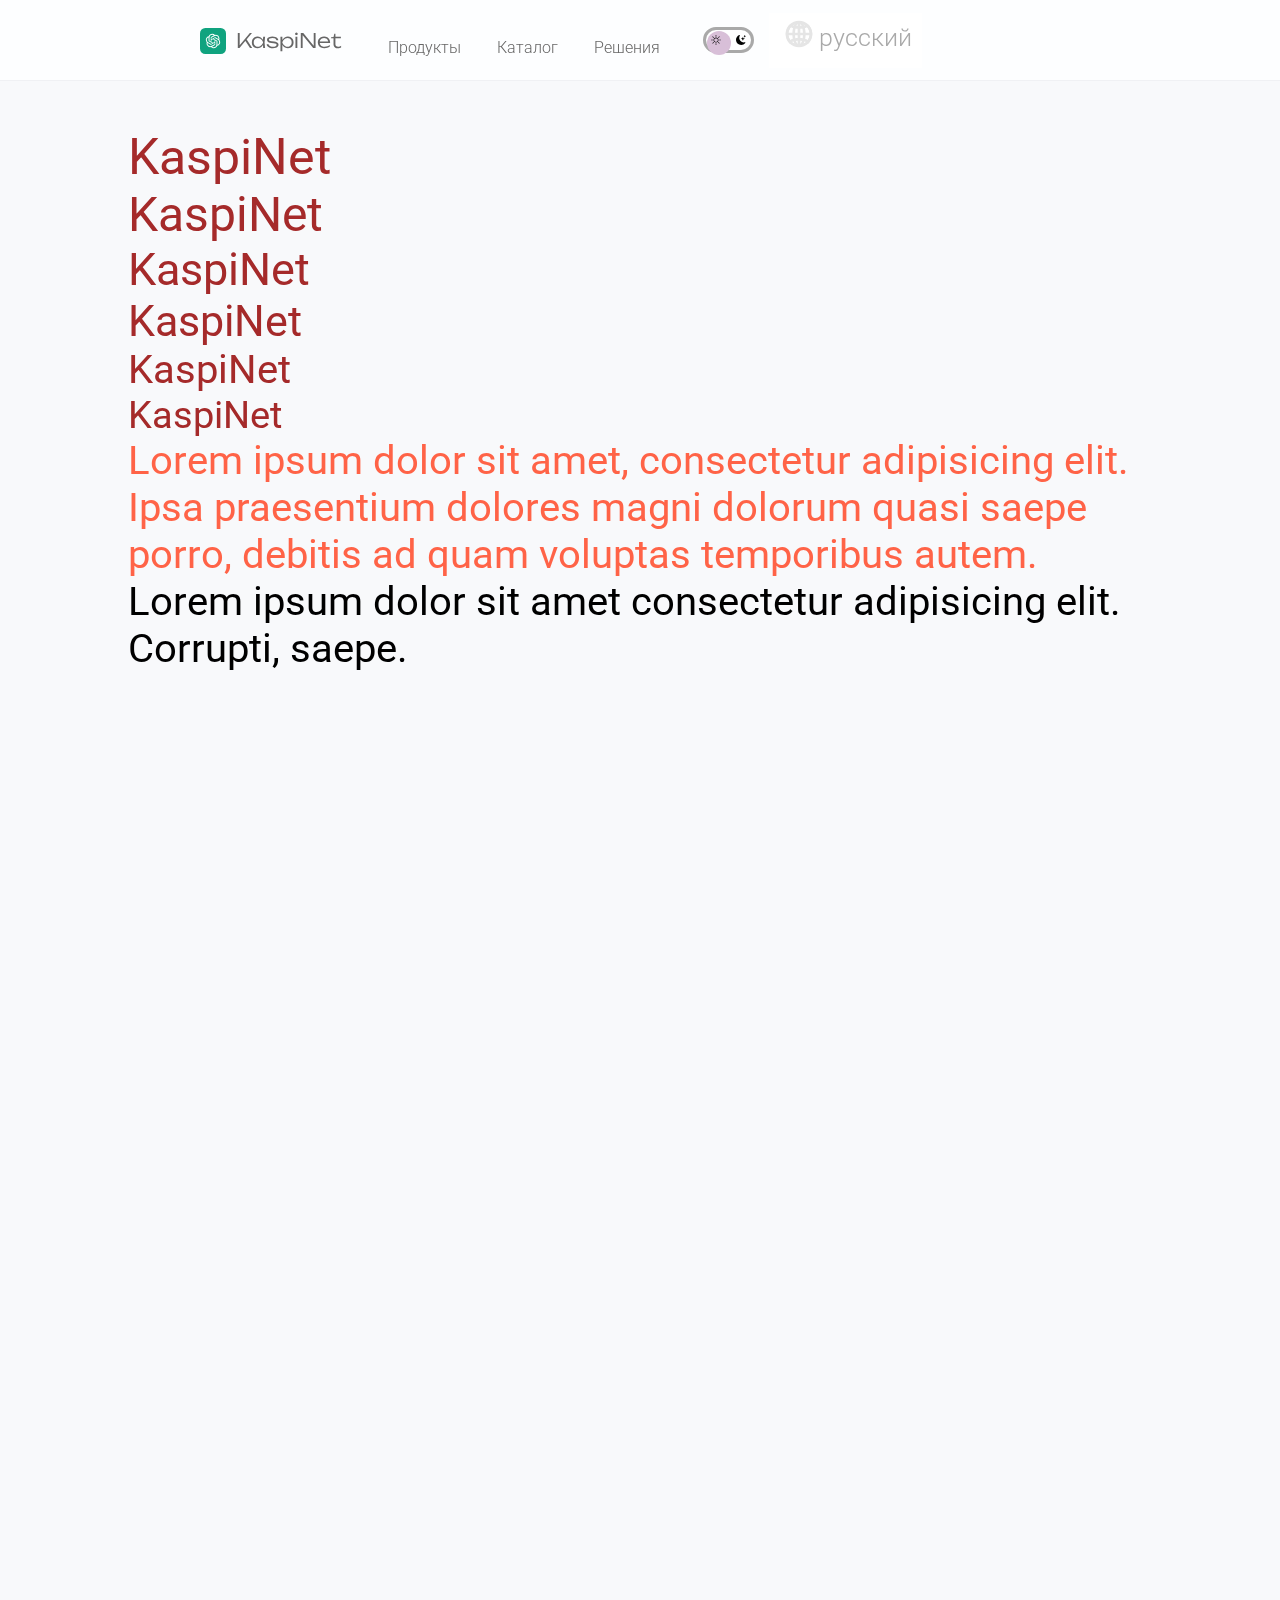
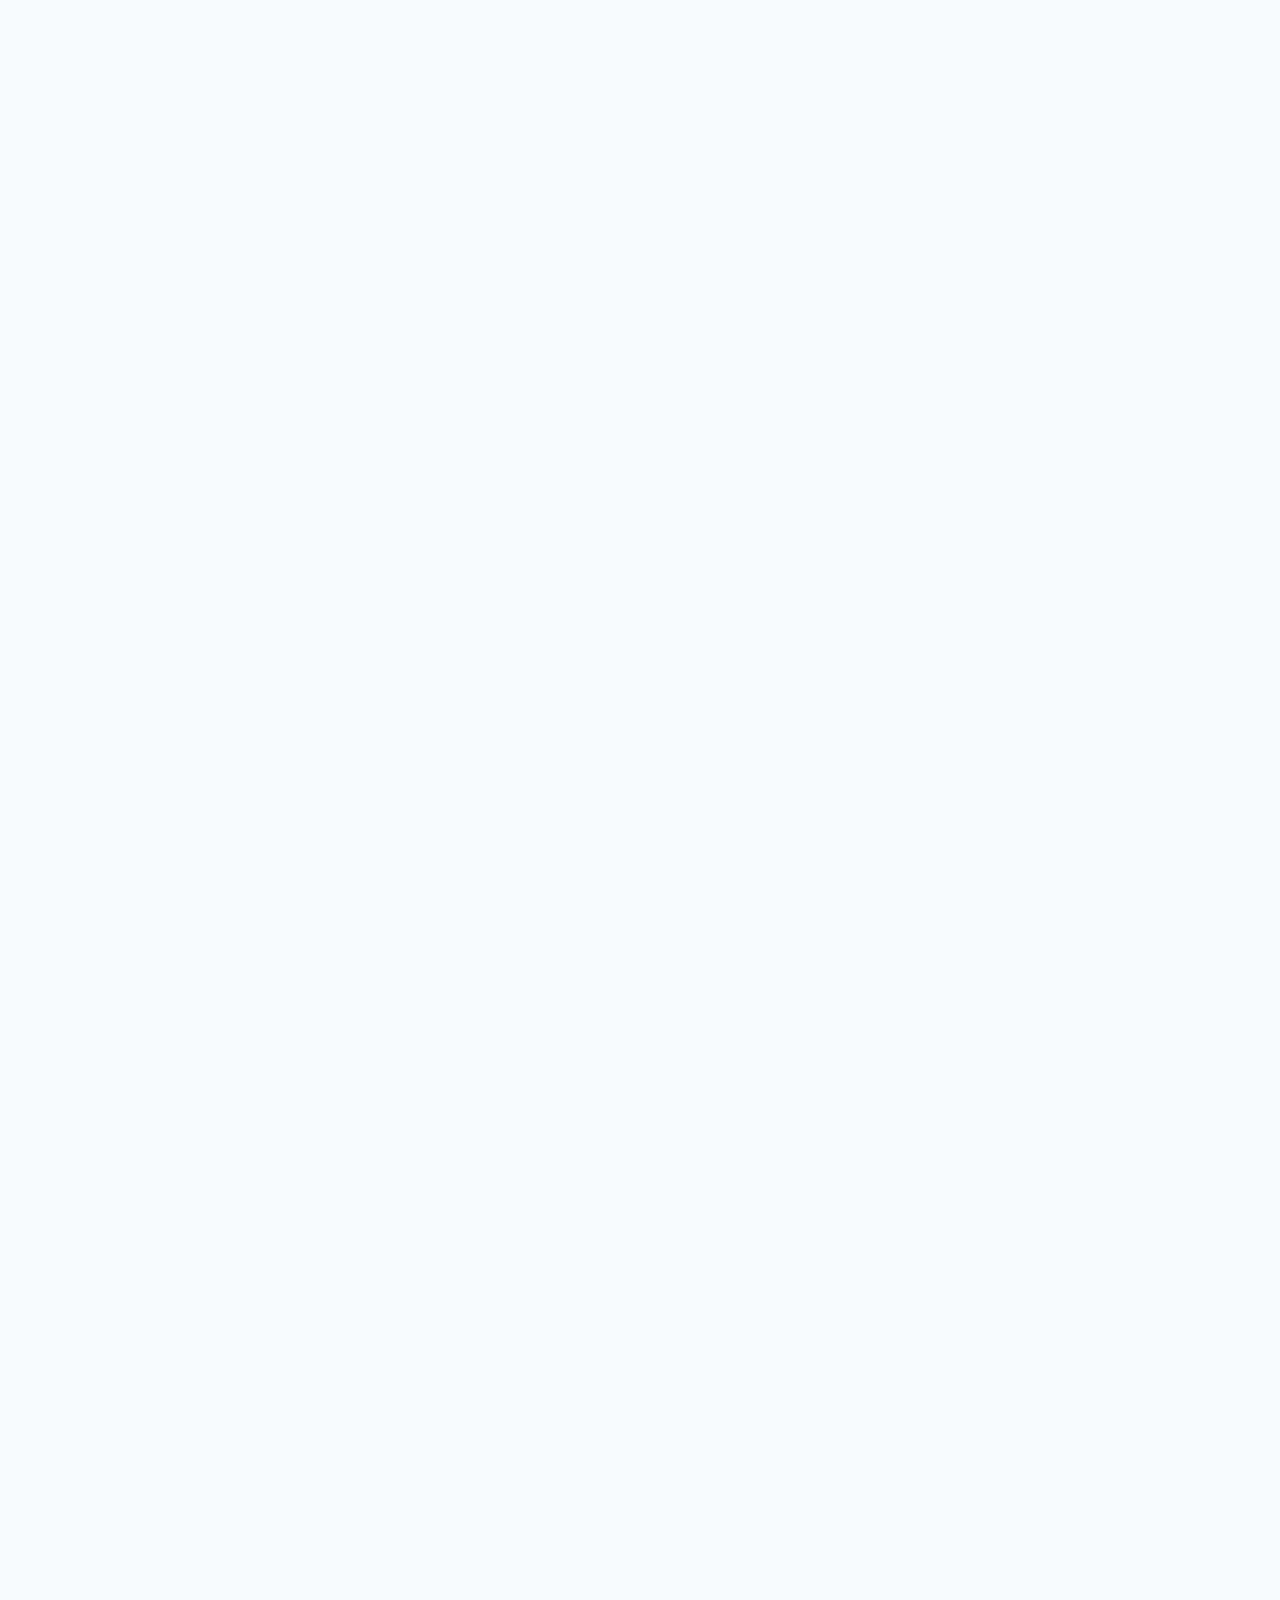
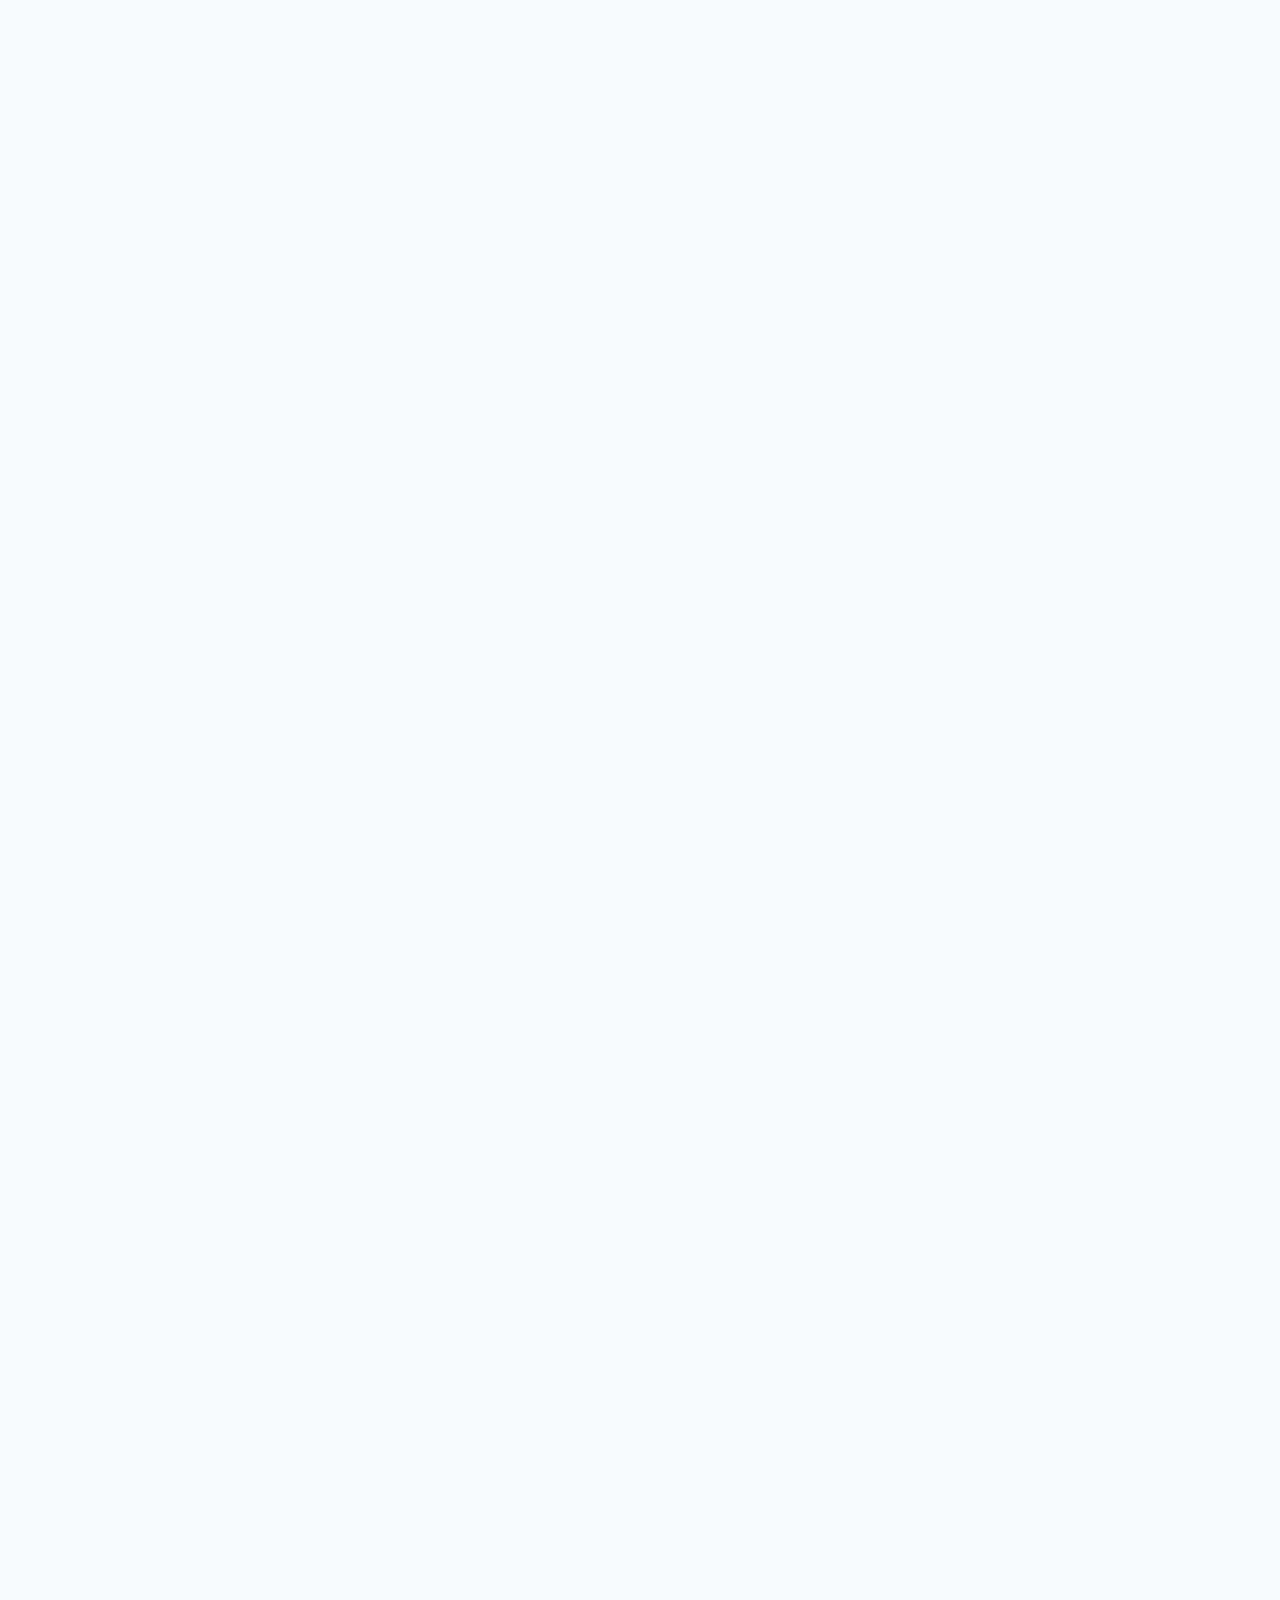
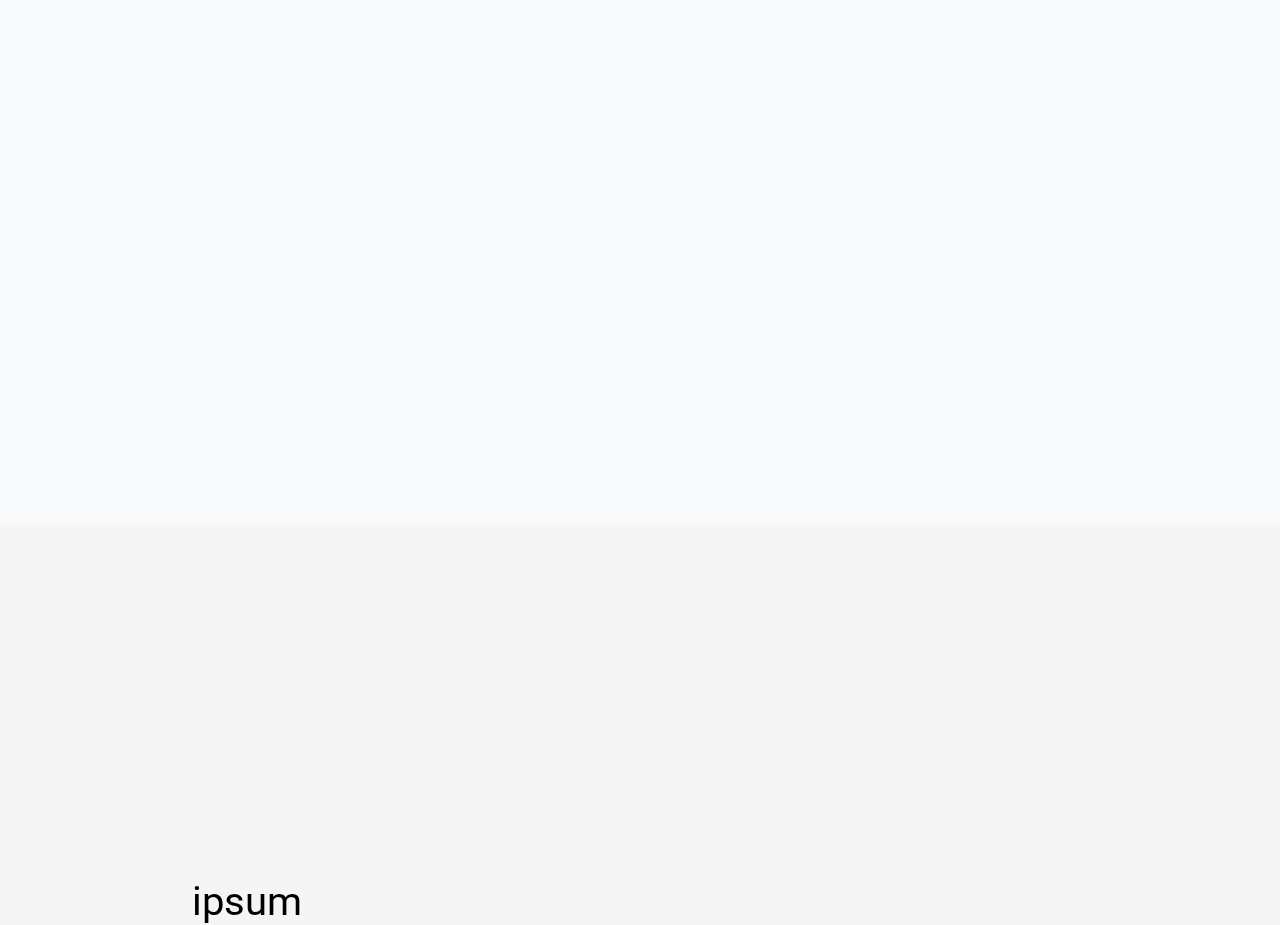
==== commit 3adcae7b: "edit link tag" ====
--- a/index.html
+++ b/index.html
@@ -15,7 +15,7 @@
         <meta name="author" lang="kk" content="kaspi-net.kz">
         <meta name="copyright" content="kaspi-net.kz">
 
-        <link rel="stylesheet" href="/css/import.css">
+        <link rel="stylesheet" href="./css/import.css">
 
         <style>
             .-sub-menu- {
@@ -478,4 +478,4 @@
         <script src="./js/index.js"></script>
         <script src="./js/hide-menu-on-scroll.js"></script>
     </body>
-</html>+</html>
--- a/css/import.css
+++ b/css/import.css
@@ -1,17 +1,17 @@
-@import url("/css/webcademy.ru-reset.css");
-@import url("/css/reset.css");
+@import url("./webcademy.ru-reset.css");
+@import url("./reset.css");
 
-@import url("/css/appearance.css");
-@import url("/css/source.css");
+@import url("./appearance.css");
+@import url("./source.css");
 
-@import url("/css/header.css");
-@import url("/css/main.css");
-@import url("/css/footer.css");
+@import url("./header.css");
+@import url("./main.css");
+@import url("./footer.css");
 
-@import url("/css/navigation-menu.css");
-/* @import url("/css/logo-menu.css"); */
+@import url("./navigation-menu.css");
+/* @import url("./logo-menu.css"); */
 
-@import url("/index.css");
+@import url("./index.css");
 
 /* @import url("./menu.css"); */
-@import url("./framework.css");+@import url("./framework.css");
